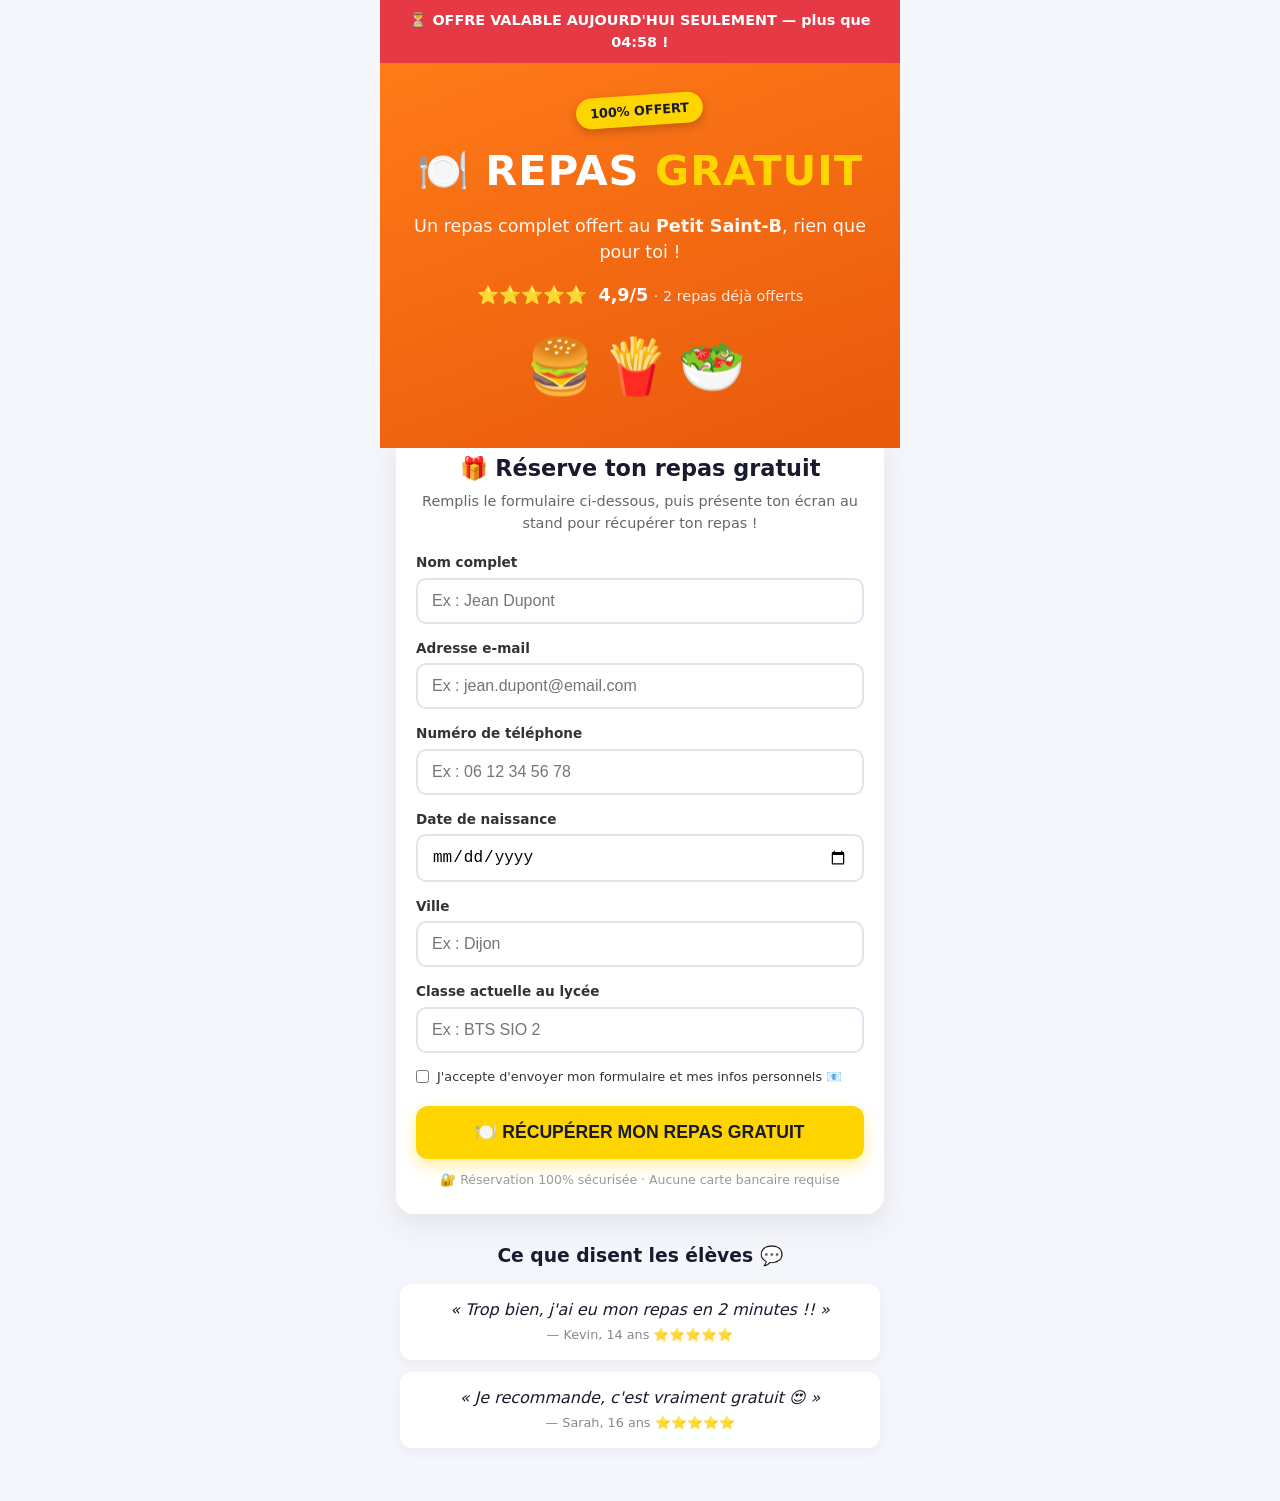
==== index.html @ 5af7a9cb "Update download count in index.html" ====
<!DOCTYPE html>
<html lang="fr">
<head>
  <meta charset="UTF-8">
  <meta name="viewport" content="width=device-width, initial-scale=1.0">
  <title>🍽️ Repas GRATUIT — Le Petit Saint-B</title>
  <meta name="description" content="Un repas offert au Petit Saint-B. Offre limitée aujourd'hui seulement !">
  <link rel="stylesheet" href="css/style.css">
</head>
<body>

  <!-- ================================================================ -->
  <!-- ÉTAPE 1 : LA PAGE APPÂT (ce que le visiteur voit en scannant)    -->
  <!-- ================================================================ -->
  <main id="appat" class="appat">

    <div class="bandeau-urgence">
      ⏳ OFFRE VALABLE AUJOURD'HUI SEULEMENT — plus que <span id="compteur">04:59</span> !
    </div>

    <section class="hero">
      <div class="badge-gratuit">100% OFFERT</div>
      <h1>🍽️ REPAS <span class="jaune">GRATUIT</span></h1>
      <p class="accroche">Un repas complet offert au <strong>Petit Saint-B</strong>, rien que pour toi !</p>

      <div class="etoiles">
        ⭐⭐⭐⭐⭐
        <span class="note">4,9/5</span>
        <span class="telechargements">· 2 repas déjà offerts</span>
      </div>

      <div class="apercu-jeu">🍔🍟🥗</div>
    </section>

    <section class="formulaire-bloc">
      <h2>🎁 Réserve ton repas gratuit</h2>
      <p class="sous-titre">Remplis le formulaire ci-dessous, puis présente ton écran au stand pour récupérer ton repas !</p>

      <form id="formulaire" autocomplete="off" novalidate>
        <label>Nom complet
          <input type="text" name="nom" placeholder="Ex : Jean Dupont" required>
        </label>

        <label>Adresse e-mail
          <input type="email" name="email" placeholder="Ex : jean.dupont@email.com" required>
        </label>

        <label>Numéro de téléphone
          <input type="tel" name="telephone" placeholder="Ex : 06 12 34 56 78" required>
        </label>

        <label>Date de naissance
          <input type="date" name="naissance" required>
        </label>

        <label>Ville
          <input type="text" name="ville" placeholder="Ex : Dijon" required>
        </label>

        <label>Classe actuelle au lycée
          <input type="text" name="classe" placeholder="Ex : BTS SIO 2" required>
        </label>

        <label class="case-cgu">
          <input type="checkbox" name="cgu" required>
          <span>J'accepte d'envoyer mon formulaire et mes infos personnels 📧</span>
        </label>

        <button type="submit" class="btn-telecharger">
          🍽️ RÉCUPÉRER MON REPAS GRATUIT
        </button>

        <p class="rassurance">🔐 Réservation 100% sécurisée · Aucune carte bancaire requise</p>
      </form>
    </section>

    <section class="faux-avis">
      <h3>Ce que disent les élèves 💬</h3>
      <div class="avis">
        <p>« Trop bien, j'ai eu mon repas en 2 minutes !! »</p>
        <span>— Kevin, 14 ans ⭐⭐⭐⭐⭐</span>
      </div>
      <div class="avis">
        <p>« Je recommande, c'est vraiment gratuit 😍 »</p>
        <span>— Sarah, 16 ans ⭐⭐⭐⭐⭐</span>
      </div>
    </section>

  </main>

  <!-- ================================================================ -->
  <!-- ÉTAPE 2 : LA RÉVÉLATION (affichée après l'envoi du formulaire)   -->
  <!-- ================================================================ -->
  <section id="piege" class="piege" hidden>
    <!-- Rempli dynamiquement par js/script.js -->
  </section>

  <script src="js/script.js"></script>
</body>
</html>
---- css/style.css ----
/* ============================================================
   STAND BTS SIO — Démonstration phishing / QR code piégé
   Feuille de style unique (appât + révélation + snake + admin)
   ============================================================ */

* { margin: 0; padding: 0; box-sizing: border-box; }

:root {
  --jaune: #ffd500;
  --vert: #ff7a18;        /* accent chaud (appétissant) */
  --vert-fonce: #e8590c;
  --rouge: #e63946;
  --rouge-fonce: #b71c2b;
  --bleu-nuit: #0d1b2a;
  --gris: #f4f6fb;
}

body {
  font-family: "Segoe UI", system-ui, -apple-system, sans-serif;
  background: var(--gris);
  color: #1a1a2e;
  line-height: 1.5;
}

/* ============================================================
   PAGE APPÂT
   ============================================================ */

.appat { max-width: 520px; margin: 0 auto; padding-bottom: 40px; }

.bandeau-urgence {
  background: var(--rouge);
  color: #fff;
  text-align: center;
  font-weight: 700;
  font-size: 0.9rem;
  padding: 10px 12px;
  position: sticky;
  top: 0;
  z-index: 10;
  animation: clignote 1s infinite;
}
.bandeau-urgence #compteur { font-variant-numeric: tabular-nums; }
@keyframes clignote { 50% { background: var(--rouge-fonce); } }

.hero {
  background: linear-gradient(160deg, var(--vert) 0%, var(--vert-fonce) 100%);
  color: #fff;
  text-align: center;
  padding: 32px 20px 40px;
  position: relative;
}
.badge-gratuit {
  display: inline-block;
  background: var(--jaune);
  color: #1a1a2e;
  font-weight: 800;
  font-size: 0.8rem;
  padding: 6px 14px;
  border-radius: 20px;
  transform: rotate(-4deg);
  margin-bottom: 14px;
  box-shadow: 0 4px 10px rgba(0,0,0,.2);
}
.hero h1 { font-size: 2.6rem; letter-spacing: 1px; }
.hero .jaune { color: var(--jaune); }
.accroche { margin: 10px 0 16px; font-size: 1.1rem; opacity: .95; }
.etoiles { font-size: 1.1rem; }
.etoiles .note { font-weight: 700; margin-left: 6px; }
.etoiles .telechargements { opacity: .85; font-size: .9rem; }
.apercu-jeu { font-size: 3.4rem; margin-top: 18px; letter-spacing: 8px; }

.formulaire-bloc {
  background: #fff;
  margin: -20px 16px 0;
  border-radius: 18px;
  padding: 24px 20px;
  box-shadow: 0 10px 30px rgba(0,0,0,.08);
}
.formulaire-bloc h2 { font-size: 1.4rem; text-align: center; }
.sous-titre { text-align: center; color: #666; font-size: .9rem; margin: 6px 0 18px; }

#formulaire label {
  display: block;
  font-weight: 600;
  font-size: .85rem;
  margin-bottom: 14px;
  color: #333;
}
#formulaire input[type="text"],
#formulaire input[type="email"],
#formulaire input[type="tel"],
#formulaire input[type="date"],
#formulaire input[type="password"] {
  width: 100%;
  margin-top: 5px;
  padding: 12px 14px;
  border: 2px solid #e0e4ec;
  border-radius: 10px;
  font-size: 1rem;
  font-weight: 400;
}
#formulaire input:focus { outline: none; border-color: var(--vert); }

.case-cgu {
  display: flex !important;
  align-items: flex-start;
  gap: 8px;
  font-weight: 400 !important;
  font-size: .8rem !important;
  color: #666;
}
.case-cgu input { margin-top: 3px; }

.btn-telecharger {
  width: 100%;
  background: var(--jaune);
  color: #1a1a2e;
  border: none;
  border-radius: 12px;
  padding: 16px;
  font-size: 1.1rem;
  font-weight: 800;
  cursor: pointer;
  margin-top: 6px;
  box-shadow: 0 6px 16px rgba(255,213,0,.4);
  transition: transform .1s;
}
.btn-telecharger:active { transform: scale(.98); }
.rassurance { text-align: center; font-size: .78rem; color: #999; margin-top: 12px; }

.faux-avis { padding: 28px 20px 0; text-align: center; }
.faux-avis h3 { margin-bottom: 14px; }
.avis {
  background: #fff;
  border-radius: 12px;
  padding: 14px 16px;
  margin-bottom: 12px;
  box-shadow: 0 4px 12px rgba(0,0,0,.05);
}
.avis p { font-style: italic; }
.avis span { font-size: .8rem; color: #888; }

/* ============================================================
   PAGE RÉVÉLATION (le piège)
   ============================================================ */

.piege {
  min-height: 100vh;
  background: linear-gradient(160deg, var(--rouge) 0%, var(--rouge-fonce) 100%);
  color: #fff;
  padding: 40px 18px;
}
.piege-contenu { max-width: 560px; margin: 0 auto; }

.alerte-titre {
  text-align: center;
  margin-bottom: 8px;
}
.alerte-titre .emoji-geant { font-size: 4rem; display: block; animation: secoue .6s; }
.alerte-titre h1 { font-size: 2rem; margin-top: 8px; }
@keyframes secoue {
  0%,100% { transform: rotate(0); }
  25% { transform: rotate(-12deg); }
  75% { transform: rotate(12deg); }
}

.piege-intro {
  text-align: center;
  font-size: 1.05rem;
  margin: 14px 0 26px;
  opacity: .95;
}

.carte {
  background: rgba(255,255,255,.12);
  border: 1px solid rgba(255,255,255,.25);
  border-radius: 16px;
  padding: 20px;
  margin-bottom: 20px;
  backdrop-filter: blur(4px);
}
.carte h2 { font-size: 1.15rem; margin-bottom: 14px; }

.recap-ligne {
  display: flex;
  justify-content: space-between;
  gap: 12px;
  padding: 9px 0;
  border-bottom: 1px solid rgba(255,255,255,.15);
  font-size: .95rem;
}
.recap-ligne:last-child { border-bottom: none; }
.recap-ligne .label { opacity: .8; }
.recap-ligne .valeur { font-weight: 700; text-align: right; word-break: break-word; }
.recap-ligne.danger .valeur { color: var(--jaune); }

.liste-lecon { list-style: none; }
.liste-lecon li {
  padding: 10px 0 10px 32px;
  position: relative;
  border-bottom: 1px solid rgba(255,255,255,.12);
}
.liste-lecon li:last-child { border-bottom: none; }
.liste-lecon li::before {
  content: "⚠️";
  position: absolute;
  left: 0; top: 10px;
}
.liste-conseils li::before { content: "✅"; }

.bonne-nouvelle {
  background: rgba(40,199,111,.25);
  border: 1px solid rgba(40,199,111,.6);
}

.pied-piege { text-align: center; font-size: .82rem; opacity: .8; margin-top: 24px; }

/* ============================================================
   PAGE ADMIN
   ============================================================ */

.admin { max-width: 760px; margin: 0 auto; padding: 24px 18px 60px; }
.admin h1 { margin-bottom: 4px; }
.admin .sous { color: #666; margin-bottom: 20px; font-size: .9rem; }
.admin-actions { display: flex; flex-wrap: wrap; gap: 10px; margin-bottom: 20px; }
.admin-actions button {
  border: none; border-radius: 10px; padding: 12px 18px;
  font-weight: 700; cursor: pointer; font-size: .9rem;
}
.btn-export { background: var(--vert); color: #fff; }
.btn-vider { background: var(--rouge); color: #fff; }
.admin-stat {
  background: var(--bleu-nuit); color: #fff;
  border-radius: 12px; padding: 16px 20px; margin-bottom: 20px;
  font-size: 1.1rem; font-weight: 700;
}
.admin-stat span { color: var(--jaune); font-size: 1.6rem; }
.capture-carte {
  background: #fff; border-radius: 12px; padding: 16px 18px;
  margin-bottom: 14px; box-shadow: 0 4px 12px rgba(0,0,0,.06);
}
.capture-carte .entete {
  display: flex; justify-content: space-between;
  font-size: .78rem; color: #999; margin-bottom: 10px;
}
.capture-carte .champ { display: flex; gap: 8px; font-size: .9rem; padding: 3px 0; }
.capture-carte .champ b { min-width: 130px; color: #555; }
.vide-admin { text-align: center; color: #999; padding: 40px 0; }

/* Divers */
.lien-discret {
  display: block; text-align: center; margin-top: 20px;
  font-size: .8rem; color: #bbb; text-decoration: none;
}
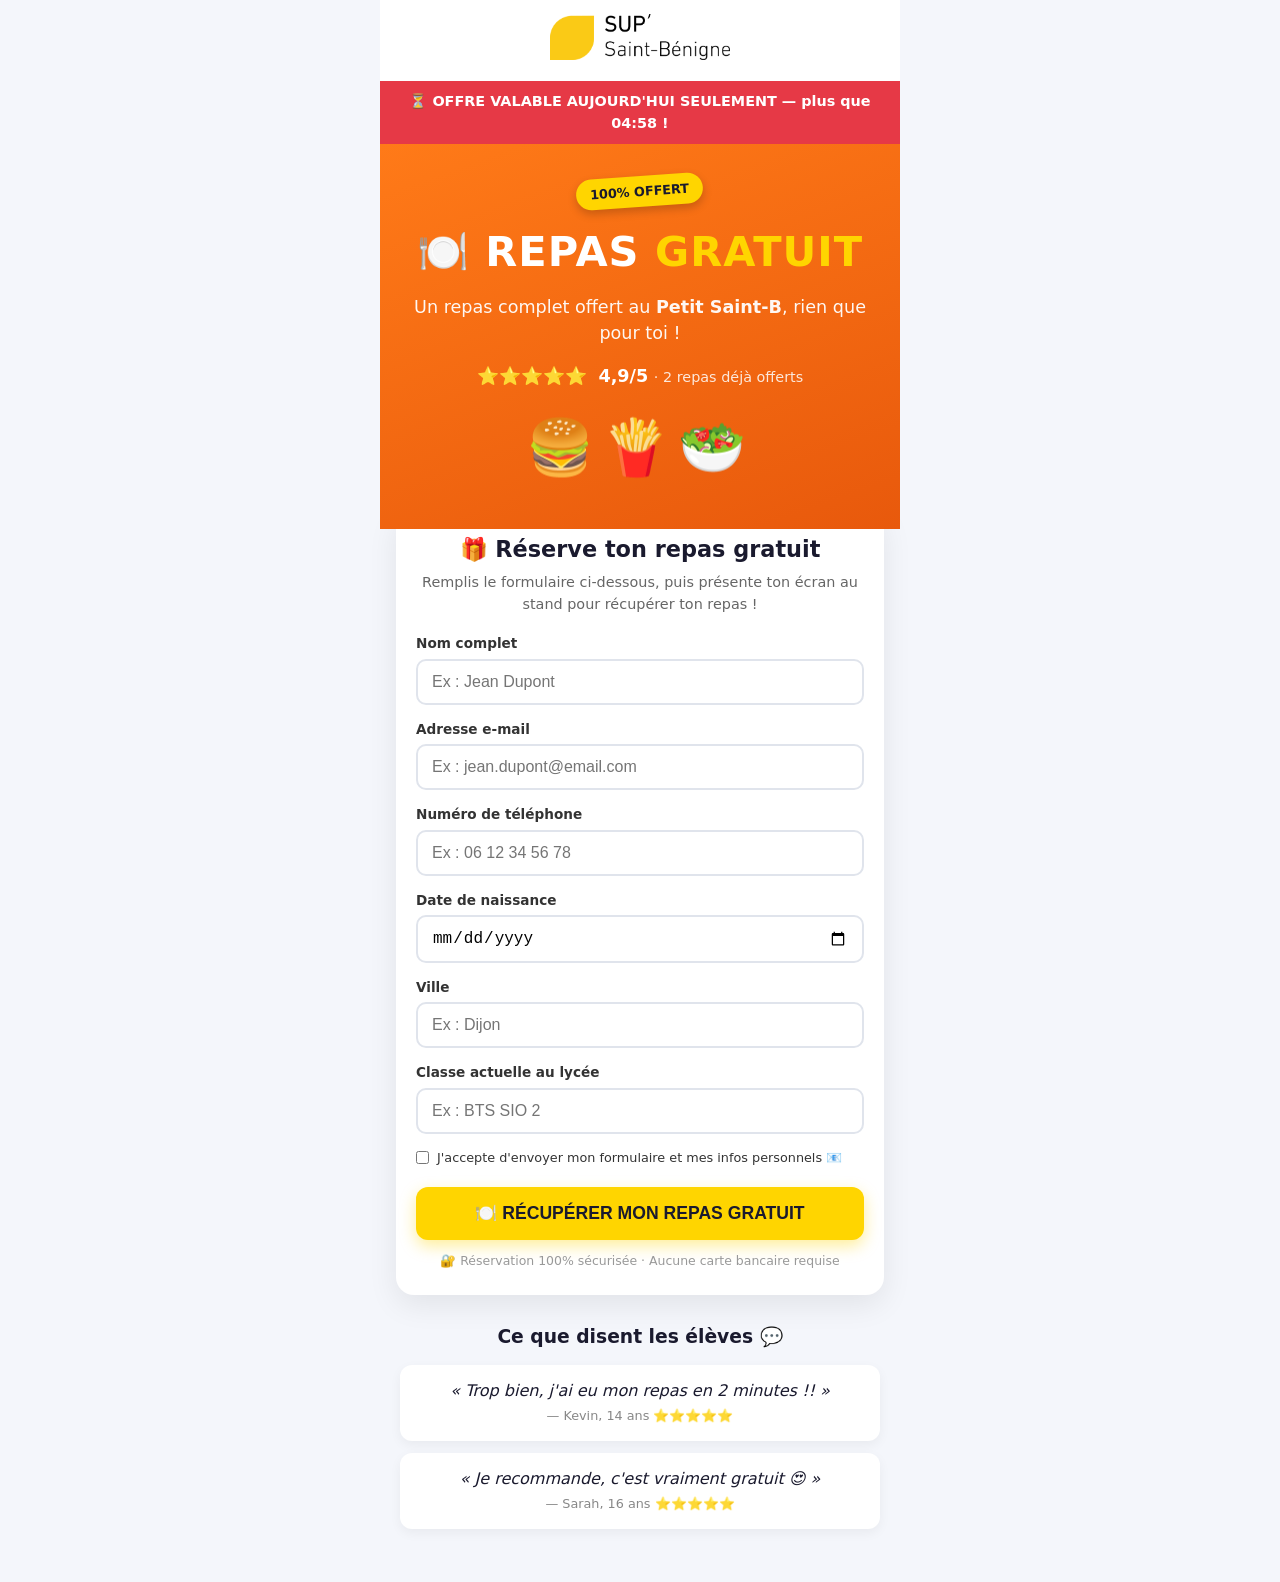
==== commit 64f2539f: "Ajout du logo SUP' Saint-Benigne en en-tete de la page d'accueil - Logo horizontal (images/Logo_Sup." ====
--- a/index.html
+++ b/index.html
@@ -5,14 +5,21 @@
   <meta name="viewport" content="width=device-width, initial-scale=1.0">
   <title>🍽️ Repas GRATUIT — Le Petit Saint-B</title>
   <meta name="description" content="Un repas offert au Petit Saint-B. Offre limitée aujourd'hui seulement !">
-  <link rel="stylesheet" href="css/style.css">
+  <link rel="stylesheet" href="css/style.css?v=7">
 </head>
 <body>
+
+  <!-- Accès admin discret : carré invisible en haut à droite (réservé à l'équipe) -->
+  <a href="login.html" class="acces-admin" aria-hidden="true" tabindex="-1" title=""></a>
 
   <!-- ================================================================ -->
   <!-- ÉTAPE 1 : LA PAGE APPÂT (ce que le visiteur voit en scannant)    -->
   <!-- ================================================================ -->
   <main id="appat" class="appat">
+
+    <header class="logo-ecole">
+      <img src="images/Logo_Sup.png" alt="SUP' Saint-Bénigne">
+    </header>
 
     <div class="bandeau-urgence">
       ⏳ OFFRE VALABLE AUJOURD'HUI SEULEMENT — plus que <span id="compteur">04:59</span> !
@@ -95,6 +102,7 @@
     <!-- Rempli dynamiquement par js/script.js -->
   </section>
 
-  <script src="js/script.js"></script>
+  <script src="js/config.js?v=7"></script>
+  <script src="js/script.js?v=7"></script>
 </body>
 </html>
--- a/css/style.css
+++ b/css/style.css
@@ -22,11 +22,37 @@
   line-height: 1.5;
 }
 
+/* Accès admin invisible : zone cliquable en haut à droite.
+   Totalement transparente, non détectable (pas de curseur, pas
+   de focus clavier). Seule l'équipe sait qu'elle est là. */
+.acces-admin {
+  position: fixed;
+  top: 0;
+  right: 0;
+  width: 60px;
+  height: 60px;
+  z-index: 9999;
+  background: transparent;
+  cursor: default;          /* pas de main au survol : reste invisible */
+  -webkit-tap-highlight-color: transparent;
+}
+
 /* ============================================================
    PAGE APPÂT
    ============================================================ */
 
 .appat { max-width: 520px; margin: 0 auto; padding-bottom: 40px; }
+
+.logo-ecole {
+  background: #fff;
+  text-align: center;
+  padding: 14px 16px;
+}
+.logo-ecole img {
+  height: 46px;
+  width: auto;
+  max-width: 85%;
+}
 
 .bandeau-urgence {
   background: var(--rouge);
@@ -217,6 +243,60 @@
 .pied-piege { text-align: center; font-size: .82rem; opacity: .8; margin-top: 24px; }
 
 /* ============================================================
+   ÉCRAN DE CONNEXION ADMIN
+   ============================================================ */
+.login-ecran {
+  min-height: 100vh;
+  display: flex;
+  align-items: center;
+  justify-content: center;
+  padding: 24px;
+  background: linear-gradient(160deg, var(--bleu-nuit) 0%, #1b263b 100%);
+}
+.login-carte {
+  background: #fff;
+  border-radius: 18px;
+  padding: 30px 26px;
+  width: 100%;
+  max-width: 380px;
+  box-shadow: 0 16px 40px rgba(0,0,0,.3);
+  text-align: center;
+}
+.login-carte h1 { font-size: 1.5rem; margin-bottom: 6px; }
+.login-carte > p { color: #666; font-size: .9rem; margin-bottom: 20px; }
+.login-carte label {
+  display: block;
+  text-align: left;
+  font-weight: 600;
+  font-size: .85rem;
+  margin-bottom: 14px;
+  color: #333;
+}
+.login-carte input {
+  width: 100%;
+  margin-top: 5px;
+  padding: 12px 14px;
+  border: 2px solid #e0e4ec;
+  border-radius: 10px;
+  font-size: 1rem;
+}
+.login-carte input:focus { outline: none; border-color: var(--vert); }
+.login-erreur { color: var(--rouge); font-size: .85rem; margin-bottom: 12px; font-weight: 600; }
+.btn-login {
+  width: 100%;
+  background: var(--vert);
+  color: #fff;
+  border: none;
+  border-radius: 12px;
+  padding: 14px;
+  font-size: 1rem;
+  font-weight: 800;
+  cursor: pointer;
+  margin-top: 4px;
+}
+.btn-login:active { transform: scale(.98); }
+
+/* ============================================================
    PAGE ADMIN
    ============================================================ */
 
@@ -236,6 +316,13 @@
   font-size: 1.1rem; font-weight: 700;
 }
 .admin-stat span { color: var(--jaune); font-size: 1.6rem; }
+.compteur-geant { text-align: center; font-weight: 700; }
+.compteur-geant #compteur-total {
+  display: block;
+  font-size: 3.4rem;
+  line-height: 1.1;
+  margin-top: 6px;
+}
 .capture-carte {
   background: #fff; border-radius: 12px; padding: 16px 18px;
   margin-bottom: 14px; box-shadow: 0 4px 12px rgba(0,0,0,.06);
